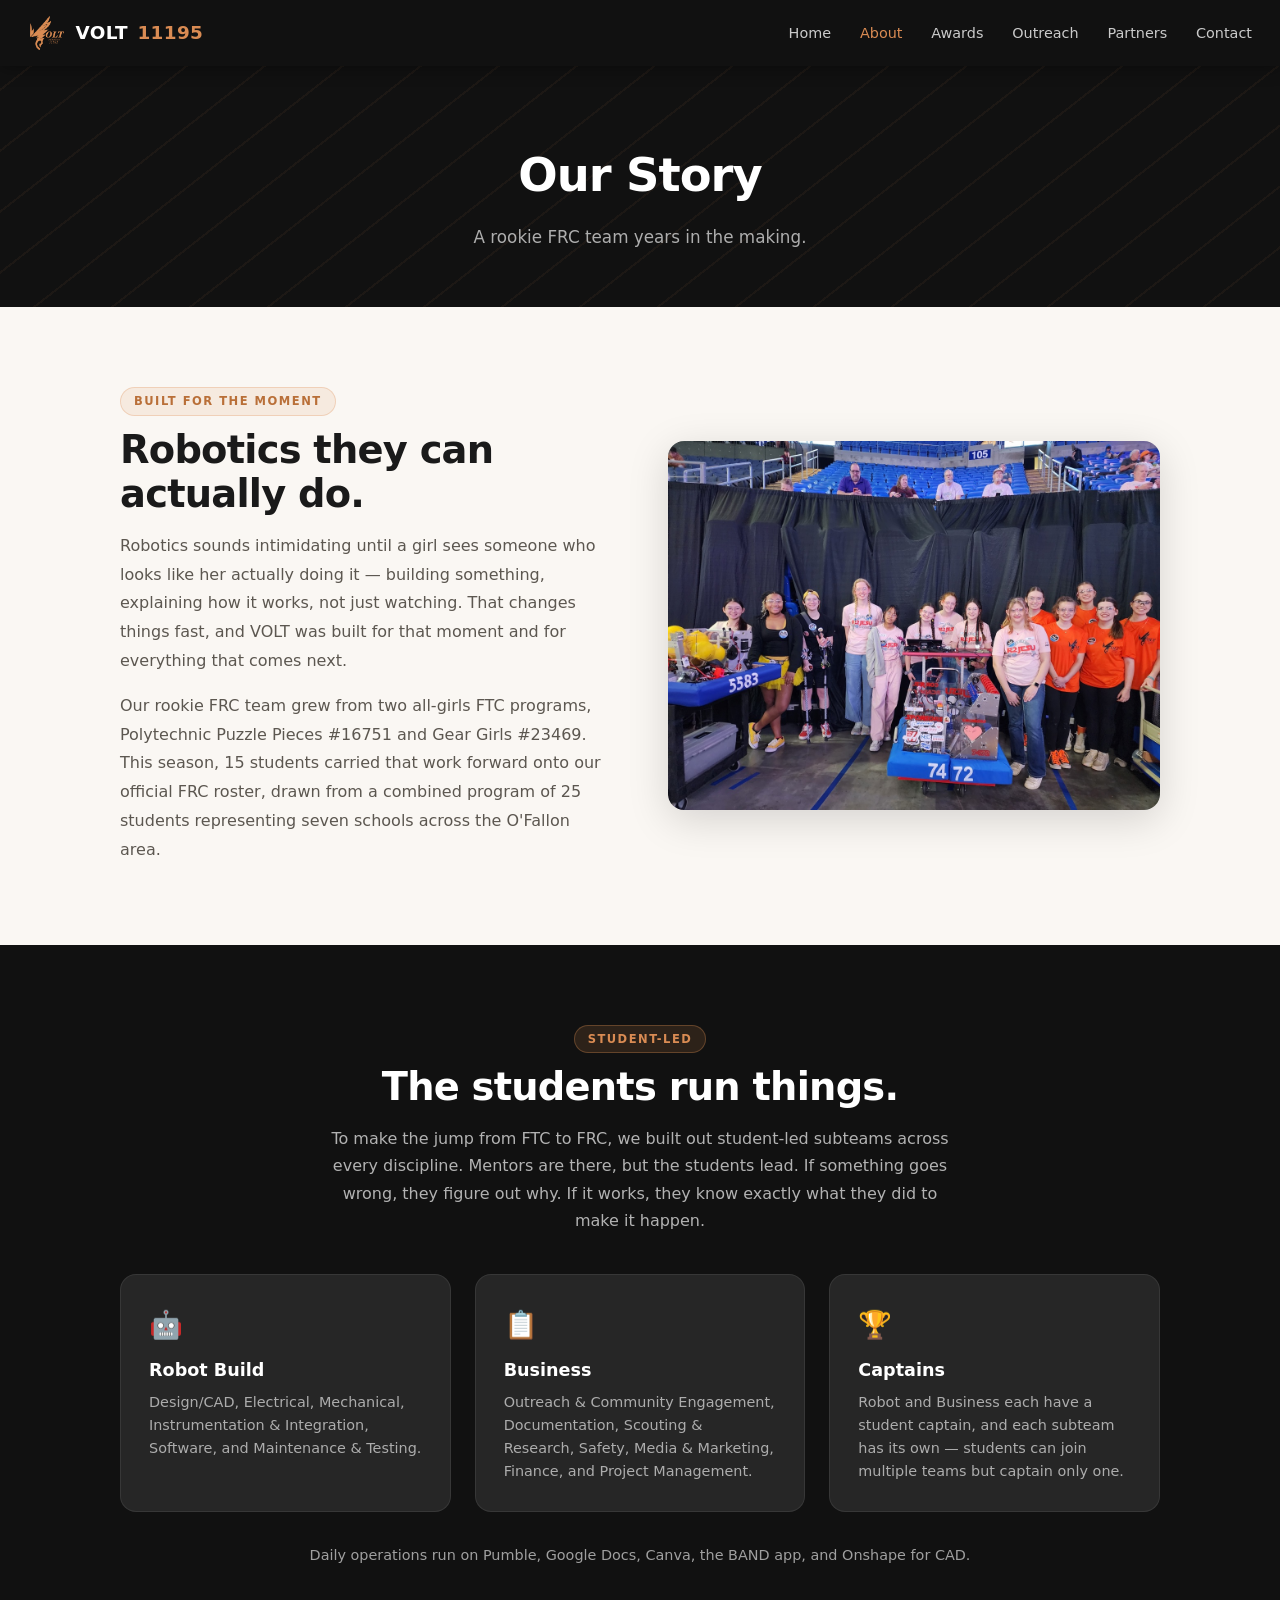
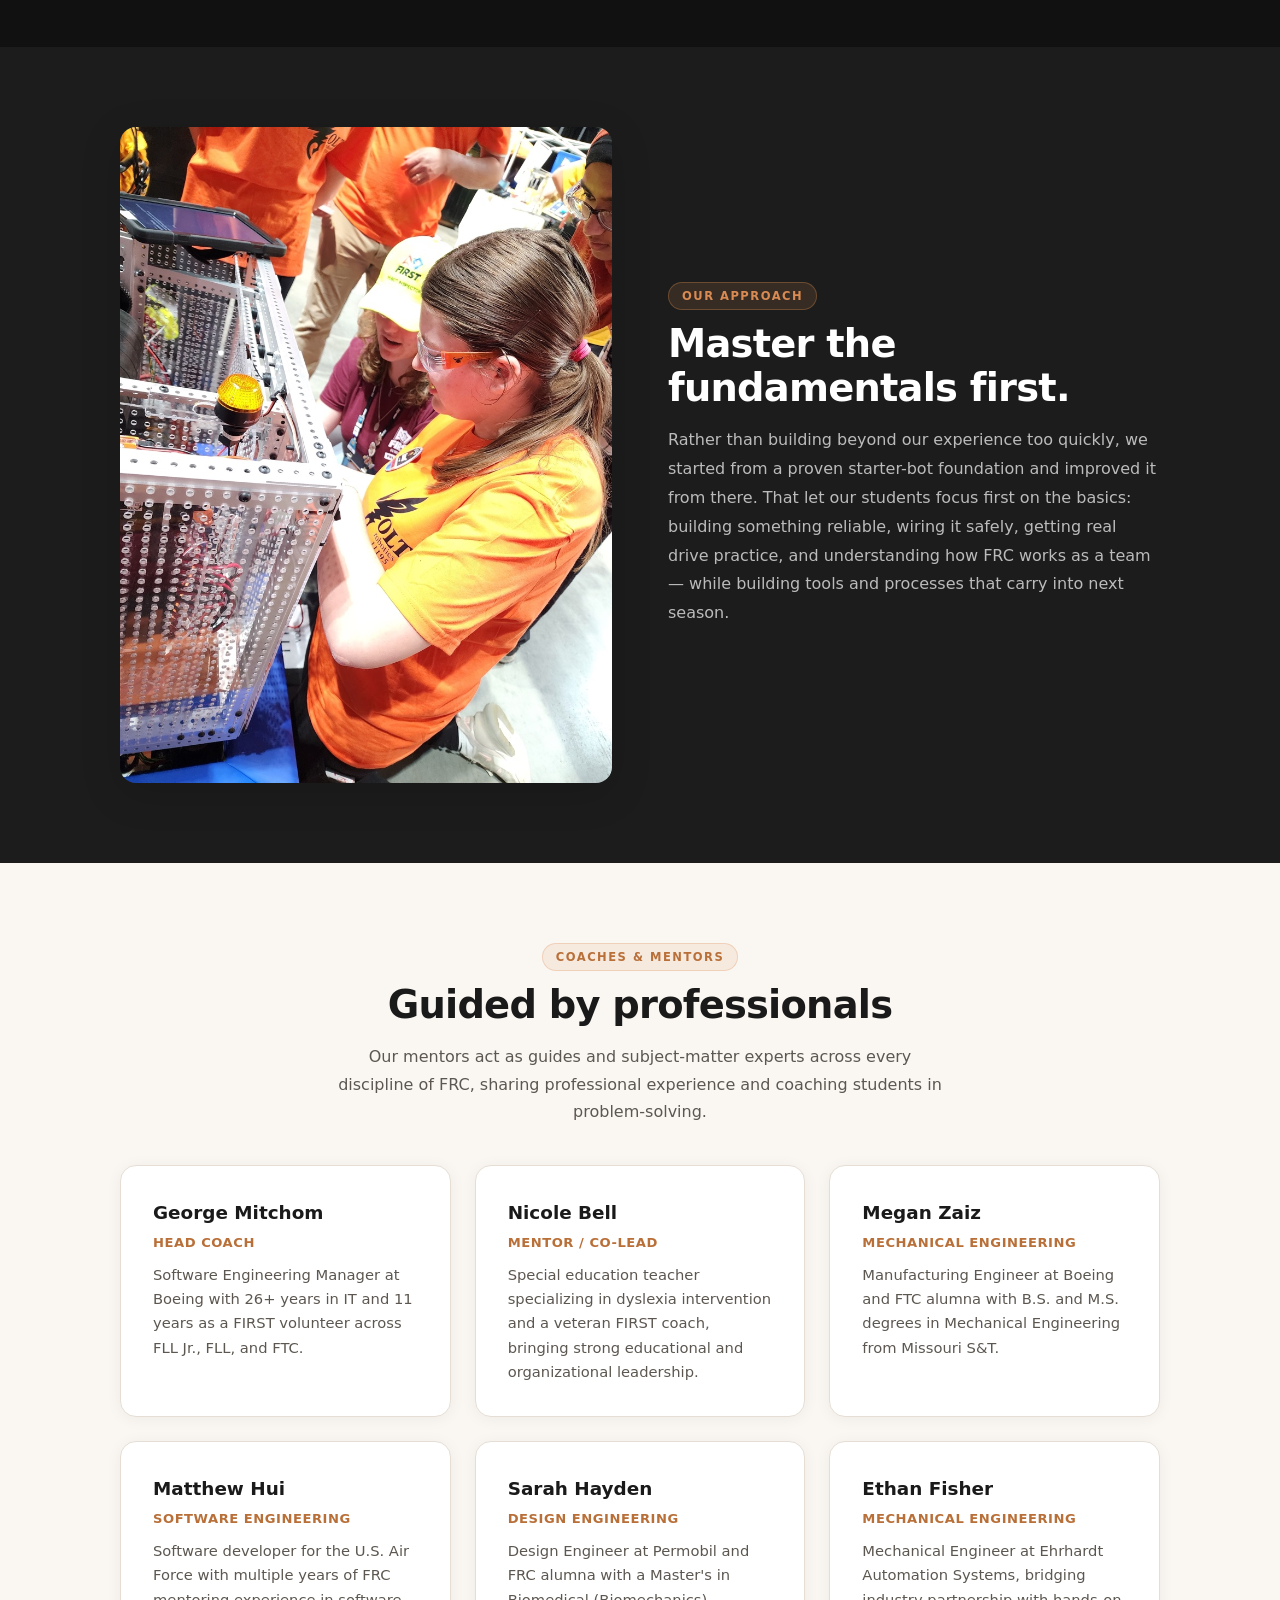
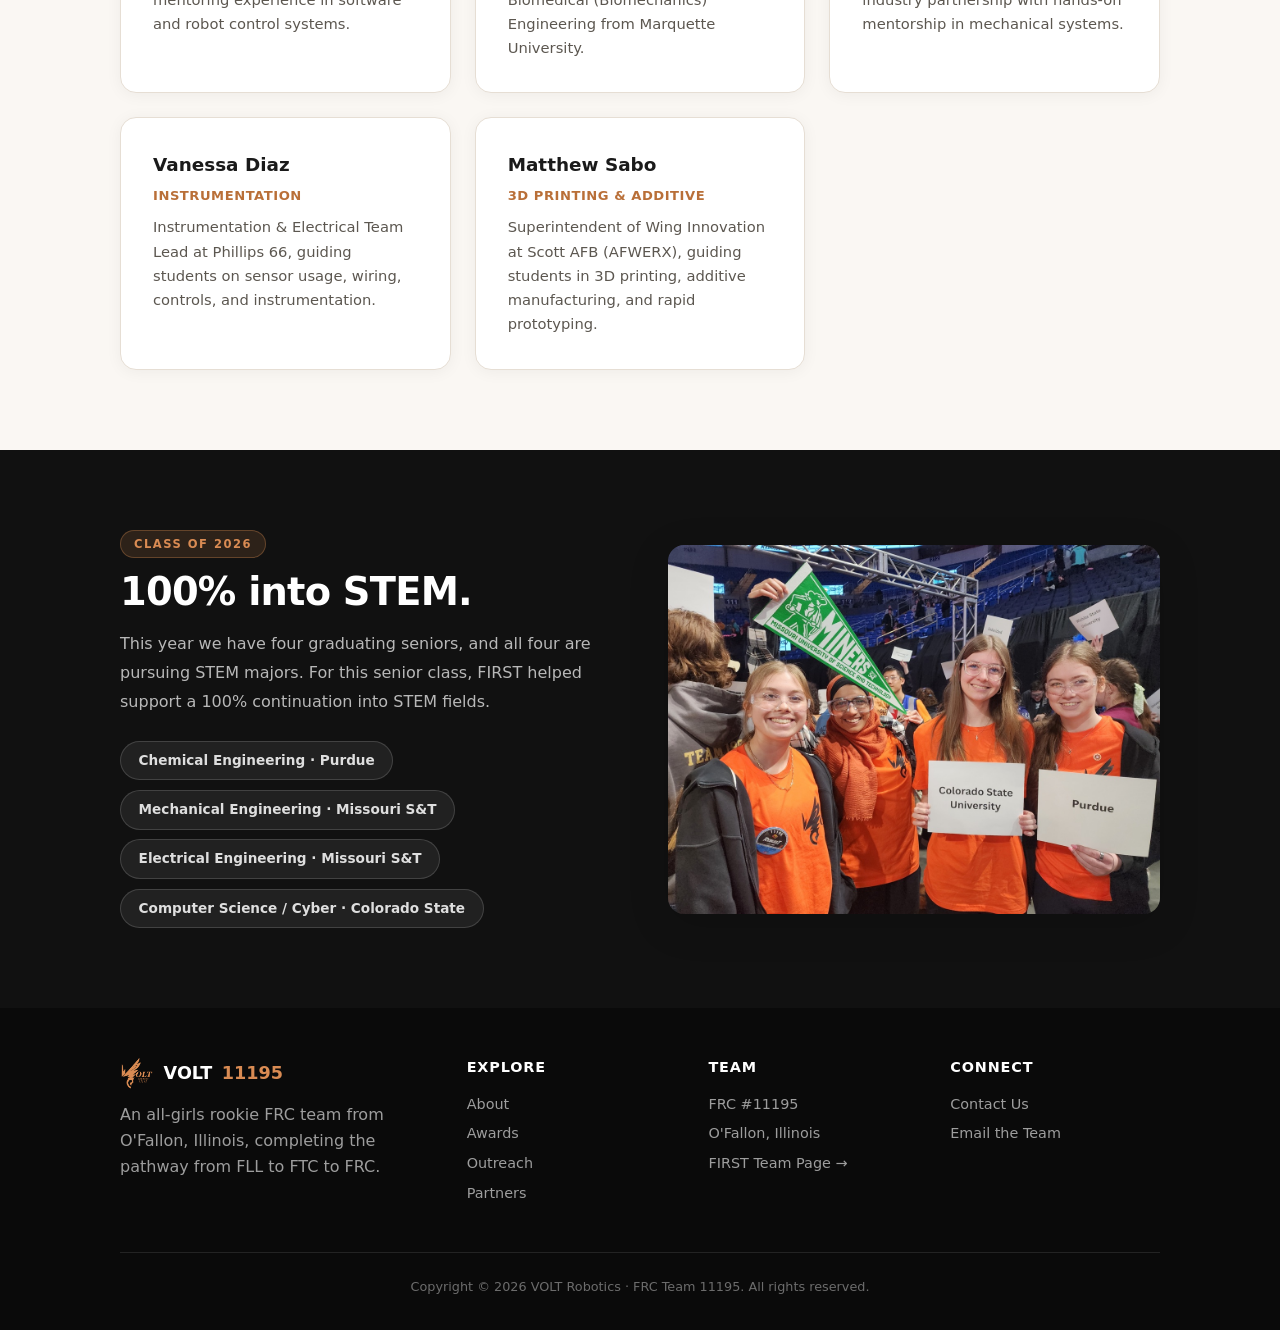
==== about.html @ 2fca4253 "Initial commit: VOLT Robotics FRC 11195 site Six-page static site (Home, About, Awards, Outreach, Pa" ====
<!DOCTYPE html>
<html lang="en">
<head>
  <meta charset="UTF-8">
  <meta name="viewport" content="width=device-width, initial-scale=1.0">
  <title>About – VOLT Robotics FRC 11195</title>
  <meta name="description" content="The story of VOLT, FRC Team 11195 — a rookie all-girls team built from two FTC programs, its student-led subteams, mentors, and graduating seniors.">
  <link rel="stylesheet" href="css/styles.css">
</head>
<body>

<nav>
  <a class="nav-logo" href="index.html"><img src="images/volt-logo.png" alt="VOLT Robotics"> VOLT <span>11195</span></a>
  <ul class="nav-links">
    <li><a href="index.html">Home</a></li>
    <li><a href="about.html">About</a></li>
    <li><a href="awards.html">Awards</a></li>
    <li><a href="outreach.html">Outreach</a></li>
    <li><a href="partners.html">Partners</a></li>
    <li><a href="contact.html">Contact</a></li>
  </ul>
  <button class="nav-hamburger" aria-label="Menu"><span></span><span></span><span></span></button>
</nav>

<div class="page-hero">
  <h1>Our Story</h1>
  <p>A rookie FRC team years in the making.</p>
</div>

<!-- STORY -->
<section class="bg-light">
  <div class="container split fade-in">
    <div>
      <span class="section-tag">Built for the Moment</span>
      <h2 class="section-title">Robotics they can actually do.</h2>
      <p style="color:var(--text-faded); line-height:1.8; margin-bottom:1rem;">Robotics sounds intimidating until a girl sees someone who looks like her actually doing it — building something, explaining how it works, not just watching. That changes things fast, and VOLT was built for that moment and for everything that comes next.</p>
      <p style="color:var(--text-faded); line-height:1.8;">Our rookie FRC team grew from two all-girls FTC programs, Polytechnic Puzzle Pieces #16751 and Gear Girls #23469. This season, 15 students carried that work forward onto our official FRC roster, drawn from a combined program of 25 students representing seven schools across the O'Fallon area.</p>
    </div>
    <div><img src="images/team-field.jpg" alt="VOLT team on the competition field" loading="lazy"></div>
  </div>
</section>

<!-- STUDENT-LED -->
<section class="bg-dark">
  <div class="container fade-in">
    <div class="text-center">
      <span class="section-tag">Student-Led</span>
      <h2 class="section-title" style="color:white;">The students run things.</h2>
      <p class="section-sub">To make the jump from FTC to FRC, we built out student-led subteams across every discipline. Mentors are there, but the students lead. If something goes wrong, they figure out why. If it works, they know exactly what they did to make it happen.</p>
    </div>
    <div class="cards-grid" style="margin-top:1rem;">
      <div class="feature-dark"><div class="icon">🤖</div><h3>Robot Build</h3><p>Design/CAD, Electrical, Mechanical, Instrumentation &amp; Integration, Software, and Maintenance &amp; Testing.</p></div>
      <div class="feature-dark"><div class="icon">📋</div><h3>Business</h3><p>Outreach &amp; Community Engagement, Documentation, Scouting &amp; Research, Safety, Media &amp; Marketing, Finance, and Project Management.</p></div>
      <div class="feature-dark"><div class="icon">🏆</div><h3>Captains</h3><p>Robot and Business each have a student captain, and each subteam has its own — students can join multiple teams but captain only one.</p></div>
    </div>
    <p style="text-align:center; color:rgba(255,255,255,0.6); margin-top:2rem; font-size:0.9rem;">Daily operations run on Pumble, Google Docs, Canva, the BAND app, and Onshape for CAD.</p>
  </div>
</section>

<!-- ROBOT STRATEGY -->
<section class="bg-dark-2">
  <div class="container split fade-in">
    <div><img src="images/build-closeup.jpg" alt="A VOLT student working on the robot" loading="lazy"></div>
    <div>
      <span class="section-tag">Our Approach</span>
      <h2 class="section-title" style="color:white;">Master the fundamentals first.</h2>
      <p style="color:rgba(255,255,255,0.7); line-height:1.8;">Rather than building beyond our experience too quickly, we started from a proven starter-bot foundation and improved it from there. That let our students focus first on the basics: building something reliable, wiring it safely, getting real drive practice, and understanding how FRC works as a team — while building tools and processes that carry into next season.</p>
    </div>
  </div>
</section>

<!-- MENTORS -->
<section class="bg-light">
  <div class="container fade-in">
    <div class="text-center">
      <span class="section-tag">Coaches &amp; Mentors</span>
      <h2 class="section-title">Guided by professionals</h2>
      <p class="section-sub">Our mentors act as guides and subject-matter experts across every discipline of FRC, sharing professional experience and coaching students in problem-solving.</p>
    </div>
    <div class="cards-grid">
      <div class="card"><div class="card-name">George Mitchom</div><div class="card-role">Head Coach</div><p class="card-bio">Software Engineering Manager at Boeing with 26+ years in IT and 11 years as a FIRST volunteer across FLL Jr., FLL, and FTC.</p></div>
      <div class="card"><div class="card-name">Nicole Bell</div><div class="card-role">Mentor / Co-Lead</div><p class="card-bio">Special education teacher specializing in dyslexia intervention and a veteran FIRST coach, bringing strong educational and organizational leadership.</p></div>
      <div class="card"><div class="card-name">Megan Zaiz</div><div class="card-role">Mechanical Engineering</div><p class="card-bio">Manufacturing Engineer at Boeing and FTC alumna with B.S. and M.S. degrees in Mechanical Engineering from Missouri S&amp;T.</p></div>
      <div class="card"><div class="card-name">Matthew Hui</div><div class="card-role">Software Engineering</div><p class="card-bio">Software developer for the U.S. Air Force with multiple years of FRC mentoring experience in software and robot control systems.</p></div>
      <div class="card"><div class="card-name">Sarah Hayden</div><div class="card-role">Design Engineering</div><p class="card-bio">Design Engineer at Permobil and FRC alumna with a Master's in Biomedical (Biomechanics) Engineering from Marquette University.</p></div>
      <div class="card"><div class="card-name">Ethan Fisher</div><div class="card-role">Mechanical Engineering</div><p class="card-bio">Mechanical Engineer at Ehrhardt Automation Systems, bridging industry partnership with hands-on mentorship in mechanical systems.</p></div>
      <div class="card"><div class="card-name">Vanessa Diaz</div><div class="card-role">Instrumentation</div><p class="card-bio">Instrumentation &amp; Electrical Team Lead at Phillips 66, guiding students on sensor usage, wiring, controls, and instrumentation.</p></div>
      <div class="card"><div class="card-name">Matthew Sabo</div><div class="card-role">3D Printing &amp; Additive</div><p class="card-bio">Superintendent of Wing Innovation at Scott AFB (AFWERX), guiding students in 3D printing, additive manufacturing, and rapid prototyping.</p></div>
    </div>
  </div>
</section>

<!-- SENIORS -->
<section class="bg-dark">
  <div class="container split fade-in">
    <div>
      <span class="section-tag">Class of 2026</span>
      <h2 class="section-title" style="color:white;">100% into STEM.</h2>
      <p style="color:rgba(255,255,255,0.7); line-height:1.8; margin-bottom:1.25rem;">This year we have four graduating seniors, and all four are pursuing STEM majors. For this senior class, FIRST helped support a 100% continuation into STEM fields.</p>
      <div class="pill-row" style="justify-content:flex-start;">
        <span class="pill">Chemical Engineering · Purdue</span>
        <span class="pill">Mechanical Engineering · Missouri S&amp;T</span>
        <span class="pill">Electrical Engineering · Missouri S&amp;T</span>
        <span class="pill">Computer Science / Cyber · Colorado State</span>
      </div>
    </div>
    <div><img src="images/seniors-college.jpg" alt="VOLT seniors with their college commitments" loading="lazy"></div>
  </div>
</section>

<footer>
  <div class="footer-inner">
    <div>
      <div class="footer-brand"><img src="images/volt-logo.png" alt="VOLT"> VOLT <span>11195</span></div>
      <p>An all-girls rookie FRC team from O'Fallon, Illinois, completing the pathway from FLL to FTC to FRC.</p>
    </div>
    <div class="footer-col"><h4>Explore</h4><a href="about.html">About</a><a href="awards.html">Awards</a><a href="outreach.html">Outreach</a><a href="partners.html">Partners</a></div>
    <div class="footer-col"><h4>Team</h4><p>FRC #11195</p><p>O'Fallon, Illinois</p><a href="https://frc-events.firstinspires.org/team/11195" target="_blank" rel="noopener">FIRST Team Page →</a></div>
    <div class="footer-col"><h4>Connect</h4><a href="contact.html">Contact Us</a><a href="mailto:george.a.mitchom@gmail.com">Email the Team</a></div>
  </div>
  <div class="footer-bottom">Copyright © 2026 VOLT Robotics · FRC Team 11195. All rights reserved.</div>
</footer>

<script src="js/main.js"></script>
</body>
</html>
---- css/styles.css ----
:root {
  --orange: #d98b53;       /* primary brand orange */
  --orange-bright: #e2984f; /* accent / hover */
  --orange-deep: #b96f38;  /* darker orange for text on light */
  --black: #111111;        /* primary dark */
  --black-2: #1c1c1c;      /* secondary dark section */
  --black-3: #262626;      /* card on dark */
  --light: #faf7f3;        /* warm off-white background */
  --gray-line: #e6ded4;    /* warm border */
  --text-dark: #1a1a1a;
  --text-faded: #5c5750;
  --white: #ffffff;
  --nav-height: 66px;
}

*, *::before, *::after { box-sizing: border-box; margin: 0; padding: 0; }

body { font-family: 'Segoe UI', system-ui, -apple-system, Roboto, sans-serif; color: var(--text-dark); background: var(--white); line-height: 1.6; }
img { max-width: 100%; }
a { color: inherit; }

/* NAV */
nav {
  position: sticky; top: 0; z-index: 100;
  background: var(--black);
  display: flex; align-items: center; justify-content: space-between;
  padding: 0 1.75rem; height: var(--nav-height);
  box-shadow: 0 2px 16px rgba(0,0,0,0.35);
}
.nav-logo { display: flex; align-items: center; gap: 0.6rem; text-decoration: none; font-weight: 800; font-size: 1.15rem; color: white; letter-spacing: 0.02em; }
.nav-logo img { height: 38px; width: auto; display: block; }
.nav-logo span { color: var(--orange); }
.nav-links { list-style: none; display: flex; gap: 1.8rem; }
.nav-links a { text-decoration: none; color: rgba(255,255,255,0.78); font-size: 0.9rem; font-weight: 500; transition: color 0.2s; }
.nav-links a:hover, .nav-links a.active { color: var(--orange); }
.nav-hamburger { display: none; background: none; border: none; cursor: pointer; padding: 4px; }
.nav-hamburger span { display: block; width: 22px; height: 2px; background: white; margin: 5px 0; border-radius: 2px; }

/* HERO */
.hero {
  position: relative; min-height: 560px;
  display: flex; align-items: center; justify-content: center; text-align: center;
  padding: 5rem 1.5rem; overflow: hidden;
  background: var(--black);
}
.hero-bg { position: absolute; inset: 0; background-size: cover; background-position: center; }
.hero-overlay { position: absolute; inset: 0; background: linear-gradient(180deg, rgba(17,17,17,0.72), rgba(17,17,17,0.86)); }
.hero::after { /* electric diagonal stripes */
  content: ''; position: absolute; inset: 0; pointer-events: none;
  background: repeating-linear-gradient(-38deg, transparent, transparent 46px, rgba(217,139,83,0.06) 46px, rgba(217,139,83,0.06) 48px);
}
.hero-content { position: relative; z-index: 2; max-width: 780px; }
.hero-eyebrow {
  display: inline-block; font-size: 0.74rem; font-weight: 700; text-transform: uppercase; letter-spacing: 0.16em;
  color: var(--orange); background: rgba(217,139,83,0.14); padding: 5px 15px; border-radius: 100px;
  margin-bottom: 1.25rem; border: 1px solid rgba(217,139,83,0.35);
}
.hero h1 { font-size: clamp(2.3rem, 6vw, 4.1rem); font-weight: 900; color: white; line-height: 1.05; letter-spacing: -0.02em; margin-bottom: 1.1rem; }
.hero h1 em { color: var(--orange); font-style: normal; }
.hero p { font-size: 1.14rem; color: rgba(255,255,255,0.72); margin-bottom: 2rem; line-height: 1.6; }
.hero-btns { display: flex; gap: 1rem; justify-content: center; flex-wrap: wrap; }

/* BUTTONS */
.btn { display: inline-block; padding: 0.85rem 2rem; border-radius: 8px; font-size: 0.95rem; font-weight: 700; text-decoration: none; cursor: pointer; border: none; transition: transform 0.15s, box-shadow 0.15s, background 0.2s, color 0.2s; }
.btn:hover { transform: translateY(-2px); box-shadow: 0 6px 22px rgba(0,0,0,0.22); }
.btn-orange { background: var(--orange); color: var(--black); }
.btn-orange:hover { background: var(--orange-bright); }
.btn-outline { background: transparent; color: white; border: 2px solid rgba(255,255,255,0.4); }
.btn-outline:hover { border-color: var(--orange); color: var(--orange); }
.btn-dark { background: var(--black); color: white; }

/* SECTIONS */
section { padding: 5rem 1.5rem; }
.container { max-width: 1040px; margin: 0 auto; }
.text-center { text-align: center; }
.bg-light { background: var(--light); }
.bg-dark { background: var(--black); color: white; }
.bg-dark-2 { background: var(--black-2); color: white; }
.bg-white { background: var(--white); }

.section-tag {
  display: inline-block; font-size: 0.72rem; font-weight: 700; text-transform: uppercase; letter-spacing: 0.13em;
  color: var(--orange-deep); background: rgba(217,139,83,0.12); padding: 4px 13px; border-radius: 100px;
  margin-bottom: 0.75rem; border: 1px solid rgba(217,139,83,0.28);
}
.bg-dark .section-tag, .bg-dark-2 .section-tag { color: var(--orange); background: rgba(217,139,83,0.14); border-color: rgba(217,139,83,0.32); }
.section-title { font-size: clamp(1.7rem, 3.4vw, 2.4rem); font-weight: 800; letter-spacing: -0.02em; line-height: 1.15; margin-bottom: 1rem; }
.section-sub { color: var(--text-faded); max-width: 620px; margin: 0 auto 2.5rem; line-height: 1.7; }
.bg-dark .section-sub, .bg-dark-2 .section-sub { color: rgba(255,255,255,0.68); }

/* PAGE HERO (interior) */
.page-hero { background: var(--black); color: white; text-align: center; padding: 4.5rem 1.5rem 3.5rem; position: relative; overflow: hidden; }
.page-hero::after { content: ''; position: absolute; inset: 0; pointer-events: none; background: repeating-linear-gradient(-38deg, transparent, transparent 46px, rgba(217,139,83,0.06) 46px, rgba(217,139,83,0.06) 48px); }
.page-hero > * { position: relative; z-index: 1; }
.page-hero h1 { font-size: clamp(1.9rem, 4vw, 2.9rem); font-weight: 900; letter-spacing: -0.02em; margin-bottom: 0.75rem; }
.page-hero p { color: rgba(255,255,255,0.66); max-width: 560px; margin: 0 auto; font-size: 1.05rem; }

/* STATS BAR */
.stats-row { display: flex; flex-wrap: wrap; justify-content: center; gap: 3rem; padding: 0.5rem 0; }
.stat-num { font-size: 2.5rem; font-weight: 900; color: var(--orange); line-height: 1; }
.stat-label { font-size: 0.8rem; font-weight: 600; text-transform: uppercase; letter-spacing: 0.07em; color: rgba(255,255,255,0.65); margin-top: 0.45rem; }

/* GRIDS + CARDS */
.cards-grid { display: grid; grid-template-columns: repeat(auto-fit, minmax(260px, 1fr)); gap: 1.5rem; }
.features-row { display: grid; grid-template-columns: repeat(auto-fit, minmax(240px, 1fr)); gap: 1.5rem; margin-top: 2.5rem; }
.card {
  background: white; border: 1px solid var(--gray-line); border-radius: 16px; padding: 2rem;
  box-shadow: 0 2px 16px rgba(0,0,0,0.05); transition: transform 0.18s, box-shadow 0.18s;
}
.card:hover { transform: translateY(-4px); box-shadow: 0 10px 30px rgba(0,0,0,0.09); }
.card .icon { font-size: 1.8rem; margin-bottom: 0.75rem; }
.card h3, .card .card-name { font-size: 1.15rem; font-weight: 800; margin-bottom: 0.3rem; }
.card .card-role { font-size: 0.82rem; font-weight: 600; color: var(--orange-deep); text-transform: uppercase; letter-spacing: 0.04em; margin-bottom: 0.6rem; }
.card p, .card .card-bio { font-size: 0.92rem; color: var(--text-faded); line-height: 1.65; }
.card-top { border-top: 3px solid var(--orange); }
.card img { border-radius: 12px; aspect-ratio: 4/3; object-fit: cover; width: 100%; margin-bottom: 1rem; }

/* FEATURE CARD (dark) */
.feature-dark { background: var(--black-3); border: 1px solid rgba(255,255,255,0.08); border-radius: 16px; padding: 1.75rem; }
.feature-dark .icon { font-size: 1.7rem; margin-bottom: 0.6rem; }
.feature-dark h3 { color: white; font-size: 1.1rem; font-weight: 800; margin-bottom: 0.4rem; }
.feature-dark p { color: rgba(255,255,255,0.62); font-size: 0.9rem; line-height: 1.6; }

/* SPLIT SECTION */
.split { display: grid; grid-template-columns: 1fr 1fr; gap: 3.5rem; align-items: center; }
.split img { border-radius: 16px; box-shadow: 0 10px 40px rgba(0,0,0,0.15); width: 100%; display: block; }

/* PATHWAY */
.pathway { display: flex; flex-wrap: wrap; justify-content: center; align-items: stretch; gap: 0.75rem; margin-top: 2.5rem; }
.pathway-step { background: var(--black-3); border: 1px solid rgba(255,255,255,0.08); border-radius: 14px; padding: 1.4rem 1.6rem; min-width: 150px; flex: 1; max-width: 210px; text-align: center; }
.pathway-step .lvl { font-size: 1.3rem; font-weight: 900; color: var(--orange); }
.pathway-step .desc { font-size: 0.82rem; color: rgba(255,255,255,0.62); margin-top: 0.3rem; }
.pathway-arrow { display: flex; align-items: center; color: var(--orange); font-size: 1.5rem; font-weight: 900; }

/* AWARD ROWS */
.award-block { margin-bottom: 2.5rem; }
.award-season { font-size: 0.78rem; font-weight: 700; text-transform: uppercase; letter-spacing: 0.12em; color: var(--orange-deep); margin-bottom: 1rem; padding-bottom: 0.5rem; border-bottom: 2px solid var(--gray-line); }
.award-grid { display: grid; grid-template-columns: repeat(auto-fit, minmax(260px, 1fr)); gap: 1rem; }
.award-card { display: flex; gap: 0.9rem; align-items: flex-start; background: white; border: 1px solid var(--gray-line); border-left: 3px solid var(--orange); border-radius: 12px; padding: 1.1rem 1.25rem; }
.award-card .trophy { font-size: 1.3rem; flex-shrink: 0; }
.award-card .aw-name { font-weight: 800; font-size: 0.98rem; }
.award-card .aw-event { font-size: 0.83rem; color: var(--text-faded); margin-top: 0.15rem; }

/* SPONSOR / PARTNER GRID */
.partner-grid { display: grid; grid-template-columns: repeat(auto-fit, minmax(200px, 1fr)); gap: 1rem; margin-top: 2rem; }
.partner-card { background: white; border: 1px solid var(--gray-line); border-radius: 14px; padding: 1.4rem; text-align: center; }
.partner-card .p-name { font-weight: 800; font-size: 1rem; margin-bottom: 0.25rem; }
.partner-card .p-role { font-size: 0.82rem; color: var(--text-faded); line-height: 1.5; }

/* PILLS */
.pill-row { display: flex; flex-wrap: wrap; gap: 0.6rem; justify-content: center; margin-top: 1.5rem; }
.pill { background: rgba(217,139,83,0.12); color: var(--orange-deep); border: 1px solid rgba(217,139,83,0.28); font-size: 0.85rem; font-weight: 600; padding: 0.5rem 1.1rem; border-radius: 100px; }
.bg-dark .pill, .bg-dark-2 .pill { background: rgba(255,255,255,0.07); color: rgba(255,255,255,0.85); border-color: rgba(255,255,255,0.15); }

/* FAQ */
.faq-grid { display: grid; grid-template-columns: repeat(auto-fit, minmax(300px, 1fr)); gap: 1.25rem; text-align: left; }
.faq-item { background: white; border: 1px solid var(--gray-line); border-radius: 14px; padding: 1.5rem; }
.faq-item h4 { font-size: 1rem; font-weight: 800; margin-bottom: 0.5rem; color: var(--orange-deep); }
.faq-item p { font-size: 0.92rem; color: var(--text-faded); line-height: 1.65; }

/* CONTACT FORM */
.contact-wrap { background: white; border: 1px solid var(--gray-line); border-radius: 20px; padding: 2.5rem; max-width: 640px; margin: 2.5rem auto 0; box-shadow: 0 4px 24px rgba(0,0,0,0.06); }
.form-group { margin-bottom: 1.15rem; }
.form-group label { display: block; font-size: 0.85rem; font-weight: 600; margin-bottom: 0.4rem; }
.form-group input, .form-group textarea { width: 100%; padding: 0.75rem 0.9rem; border: 1px solid var(--gray-line); border-radius: 8px; font: inherit; font-size: 0.95rem; background: var(--light); }
.form-group input:focus, .form-group textarea:focus { outline: none; border-color: var(--orange); box-shadow: 0 0 0 3px rgba(217,139,83,0.15); background: white; }
.form-row { display: grid; grid-template-columns: 1fr 1fr; gap: 1rem; }
.form-success { display: none; background: #edf7ed; color: #256b29; border-radius: 12px; padding: 1.5rem; text-align: center; font-weight: 600; }

.contact-info { display: grid; grid-template-columns: repeat(auto-fit, minmax(200px, 1fr)); gap: 1.5rem; margin-top: 2.5rem; }
.contact-info .ci { text-align: center; }
.contact-info .ci .icon { font-size: 1.5rem; margin-bottom: 0.5rem; }
.contact-info .ci h4 { font-size: 0.95rem; margin-bottom: 0.3rem; }
.contact-info .ci p, .contact-info .ci a { font-size: 0.9rem; color: var(--text-faded); text-decoration: none; }
.contact-info .ci a:hover { color: var(--orange-deep); }

/* FADE-IN */
.fade-in { opacity: 0; transform: translateY(22px); transition: opacity 0.55s ease, transform 0.55s ease; }
.fade-in.visible { opacity: 1; transform: none; }

/* FOOTER */
footer { background: #0a0a0a; color: rgba(255,255,255,0.6); padding: 3rem 2rem 2rem; }
.footer-inner { max-width: 1040px; margin: 0 auto; display: grid; grid-template-columns: 1.5fr 1fr 1fr 1fr; gap: 2rem; }
.footer-col h4 { color: white; font-size: 0.9rem; margin-bottom: 0.9rem; text-transform: uppercase; letter-spacing: 0.06em; }
.footer-col a, .footer-col p { display: block; color: rgba(255,255,255,0.6); text-decoration: none; font-size: 0.9rem; margin-bottom: 0.5rem; line-height: 1.5; }
.footer-col a:hover { color: var(--orange); }
.footer-brand { display: flex; align-items: center; gap: 0.6rem; font-weight: 800; color: white; font-size: 1.1rem; margin-bottom: 0.75rem; }
.footer-brand img { height: 34px; }
.footer-brand span { color: var(--orange); }
.footer-bottom { max-width: 1040px; margin: 2.5rem auto 0; padding-top: 1.5rem; border-top: 1px solid rgba(255,255,255,0.1); font-size: 0.8rem; color: rgba(255,255,255,0.4); text-align: center; }

/* RESPONSIVE */
@media (max-width: 860px) {
  .split { grid-template-columns: 1fr; gap: 2rem; }
  .footer-inner { grid-template-columns: 1fr 1fr; }
}
@media (max-width: 780px) {
  .nav-hamburger { display: block; }
  .nav-links { position: absolute; top: var(--nav-height); left: 0; right: 0; background: var(--black); flex-direction: column; gap: 0; padding: 0.5rem 0; display: none; box-shadow: 0 8px 20px rgba(0,0,0,0.4); }
  .nav-links.open { display: flex; }
  .nav-links li { width: 100%; }
  .nav-links a { display: block; padding: 0.9rem 1.75rem; }
  section { padding: 3.5rem 1.25rem; }
  .stats-row { gap: 1.75rem; }
  .form-row { grid-template-columns: 1fr; }
  .footer-inner { grid-template-columns: 1fr; }
  .pathway-arrow { transform: rotate(90deg); }
}
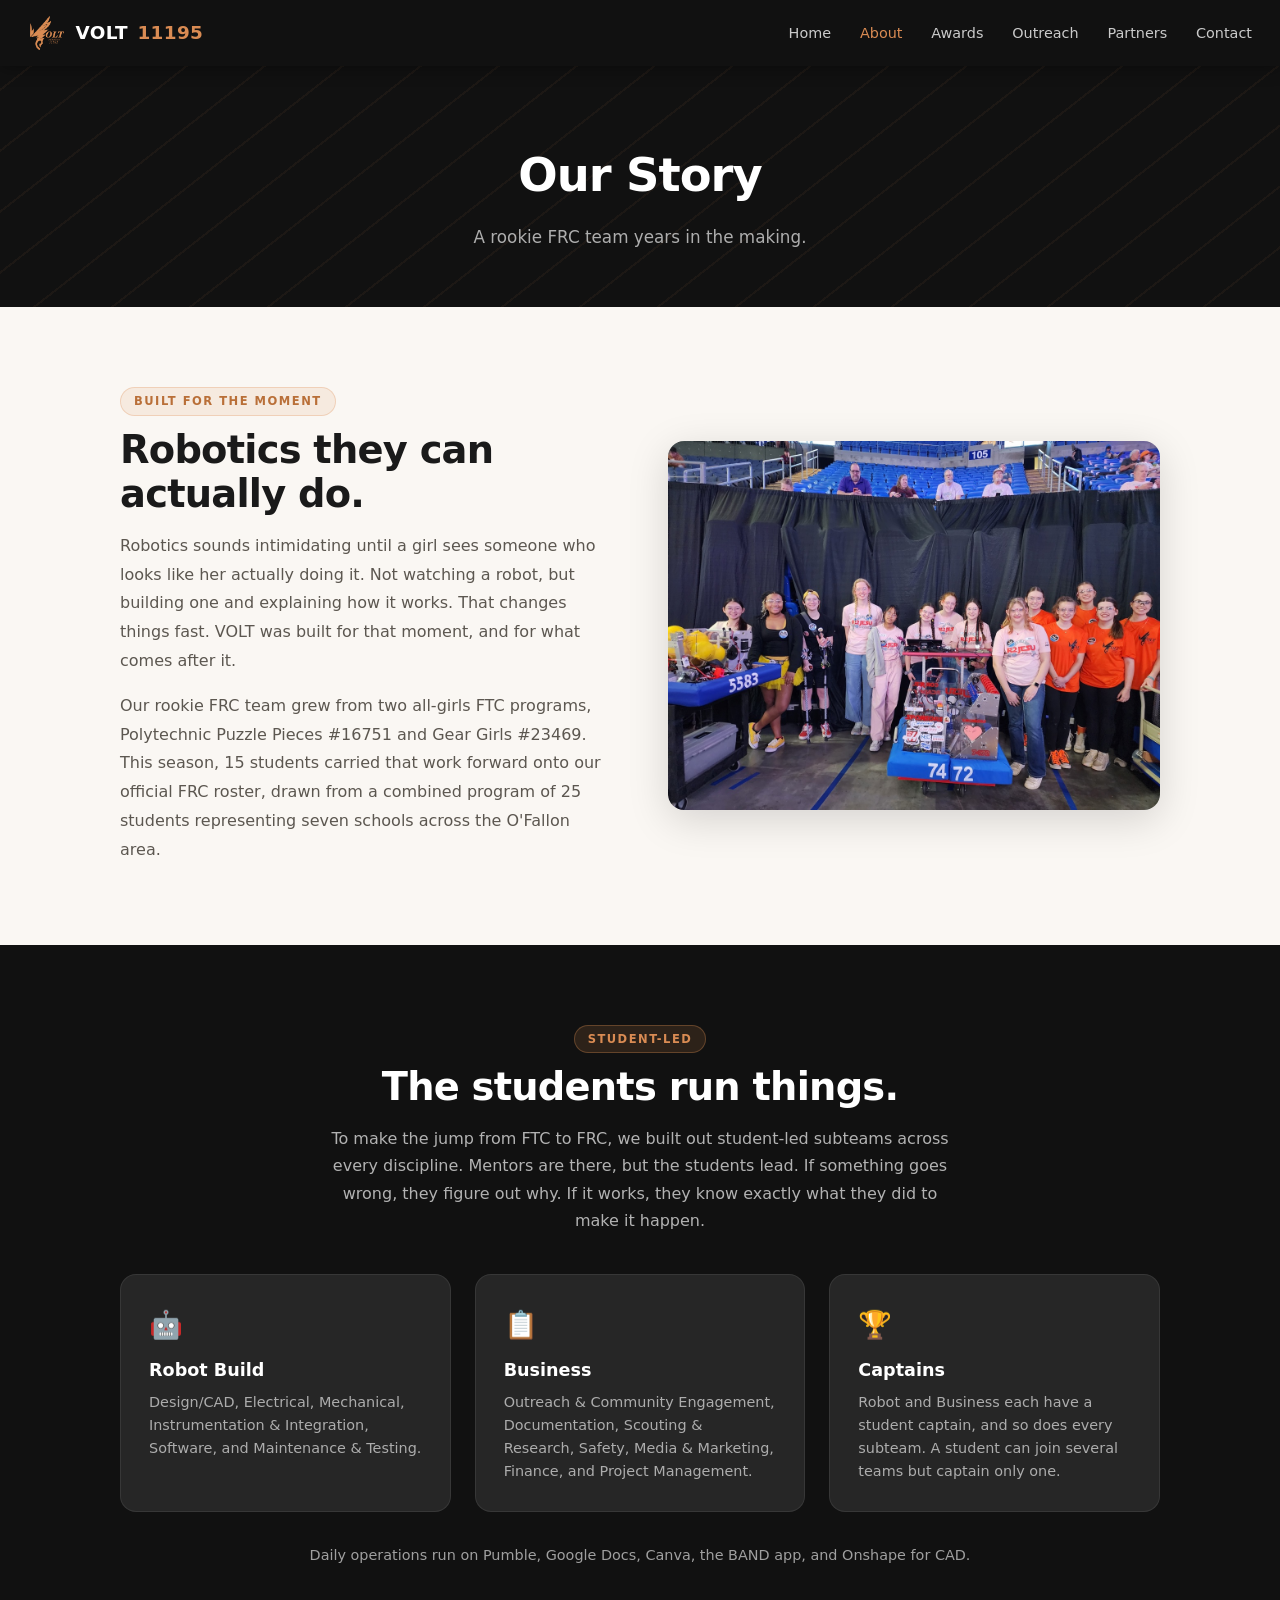
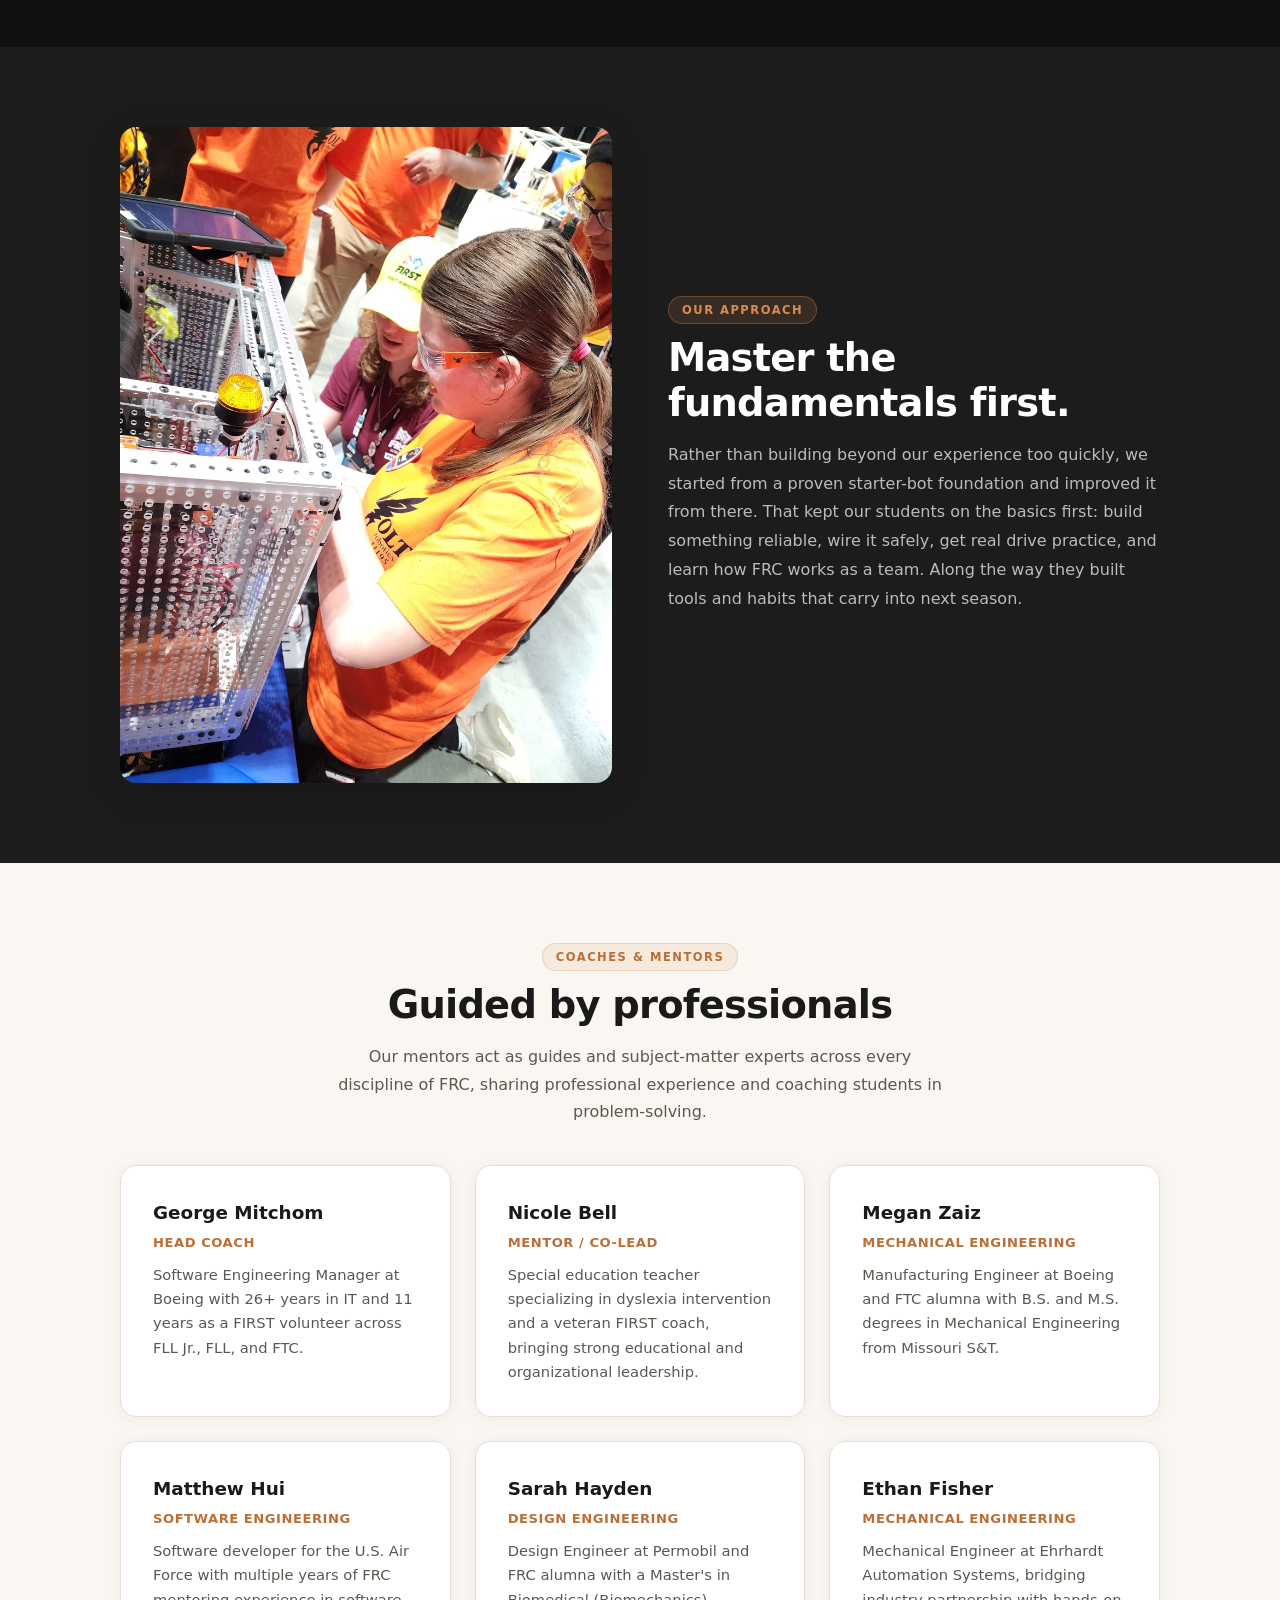
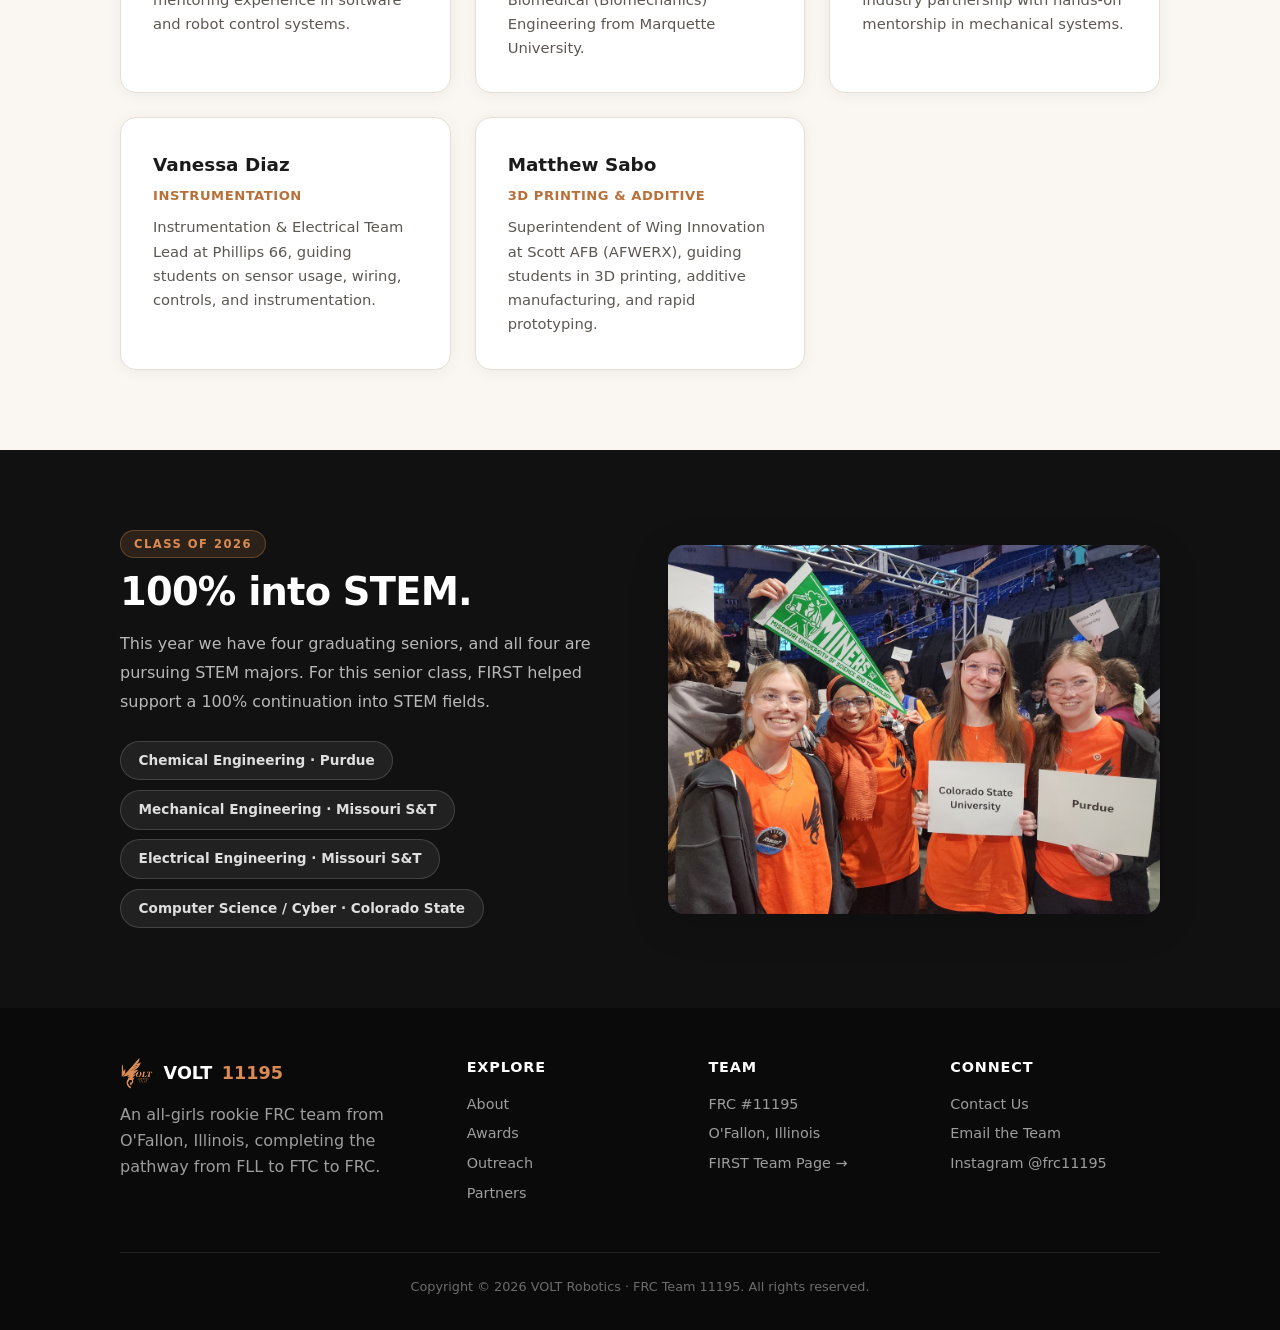
==== commit ca82ffac: "Copy edit: remove em dashes and AI-patterned wording Rewrote list-cadence sentences into narrative a" ====
--- a/about.html
+++ b/about.html
@@ -4,7 +4,7 @@
   <meta charset="UTF-8">
   <meta name="viewport" content="width=device-width, initial-scale=1.0">
   <title>About – VOLT Robotics FRC 11195</title>
-  <meta name="description" content="The story of VOLT, FRC Team 11195 — a rookie all-girls team built from two FTC programs, its student-led subteams, mentors, and graduating seniors.">
+  <meta name="description" content="The story of VOLT, FRC Team 11195, a rookie all-girls team built from two FTC programs, with its student-led subteams, mentors, and graduating seniors.">
   <link rel="stylesheet" href="css/styles.css">
 </head>
 <body>
@@ -33,7 +33,7 @@
     <div>
       <span class="section-tag">Built for the Moment</span>
       <h2 class="section-title">Robotics they can actually do.</h2>
-      <p style="color:var(--text-faded); line-height:1.8; margin-bottom:1rem;">Robotics sounds intimidating until a girl sees someone who looks like her actually doing it — building something, explaining how it works, not just watching. That changes things fast, and VOLT was built for that moment and for everything that comes next.</p>
+      <p style="color:var(--text-faded); line-height:1.8; margin-bottom:1rem;">Robotics sounds intimidating until a girl sees someone who looks like her actually doing it. Not watching a robot, but building one and explaining how it works. That changes things fast. VOLT was built for that moment, and for what comes after it.</p>
       <p style="color:var(--text-faded); line-height:1.8;">Our rookie FRC team grew from two all-girls FTC programs, Polytechnic Puzzle Pieces #16751 and Gear Girls #23469. This season, 15 students carried that work forward onto our official FRC roster, drawn from a combined program of 25 students representing seven schools across the O'Fallon area.</p>
     </div>
     <div><img src="images/team-field.jpg" alt="VOLT team on the competition field" loading="lazy"></div>
@@ -51,7 +51,7 @@
     <div class="cards-grid" style="margin-top:1rem;">
       <div class="feature-dark"><div class="icon">🤖</div><h3>Robot Build</h3><p>Design/CAD, Electrical, Mechanical, Instrumentation &amp; Integration, Software, and Maintenance &amp; Testing.</p></div>
       <div class="feature-dark"><div class="icon">📋</div><h3>Business</h3><p>Outreach &amp; Community Engagement, Documentation, Scouting &amp; Research, Safety, Media &amp; Marketing, Finance, and Project Management.</p></div>
-      <div class="feature-dark"><div class="icon">🏆</div><h3>Captains</h3><p>Robot and Business each have a student captain, and each subteam has its own — students can join multiple teams but captain only one.</p></div>
+      <div class="feature-dark"><div class="icon">🏆</div><h3>Captains</h3><p>Robot and Business each have a student captain, and so does every subteam. A student can join several teams but captain only one.</p></div>
     </div>
     <p style="text-align:center; color:rgba(255,255,255,0.6); margin-top:2rem; font-size:0.9rem;">Daily operations run on Pumble, Google Docs, Canva, the BAND app, and Onshape for CAD.</p>
   </div>
@@ -64,7 +64,7 @@
     <div>
       <span class="section-tag">Our Approach</span>
       <h2 class="section-title" style="color:white;">Master the fundamentals first.</h2>
-      <p style="color:rgba(255,255,255,0.7); line-height:1.8;">Rather than building beyond our experience too quickly, we started from a proven starter-bot foundation and improved it from there. That let our students focus first on the basics: building something reliable, wiring it safely, getting real drive practice, and understanding how FRC works as a team — while building tools and processes that carry into next season.</p>
+      <p style="color:rgba(255,255,255,0.7); line-height:1.8;">Rather than building beyond our experience too quickly, we started from a proven starter-bot foundation and improved it from there. That kept our students on the basics first: build something reliable, wire it safely, get real drive practice, and learn how FRC works as a team. Along the way they built tools and habits that carry into next season.</p>
     </div>
   </div>
 </section>
@@ -116,7 +116,7 @@
     </div>
     <div class="footer-col"><h4>Explore</h4><a href="about.html">About</a><a href="awards.html">Awards</a><a href="outreach.html">Outreach</a><a href="partners.html">Partners</a></div>
     <div class="footer-col"><h4>Team</h4><p>FRC #11195</p><p>O'Fallon, Illinois</p><a href="https://frc-events.firstinspires.org/team/11195" target="_blank" rel="noopener">FIRST Team Page →</a></div>
-    <div class="footer-col"><h4>Connect</h4><a href="contact.html">Contact Us</a><a href="mailto:george.a.mitchom@gmail.com">Email the Team</a></div>
+    <div class="footer-col"><h4>Connect</h4><a href="contact.html">Contact Us</a><a href="mailto:george.a.mitchom@gmail.com">Email the Team</a><a href="https://www.instagram.com/frc11195/" target="_blank" rel="noopener">Instagram @frc11195</a></div>
   </div>
   <div class="footer-bottom">Copyright © 2026 VOLT Robotics · FRC Team 11195. All rights reserved.</div>
 </footer>
--- a/css/styles.css
+++ b/css/styles.css
@@ -147,6 +147,13 @@
 .partner-card .p-name { font-weight: 800; font-size: 1rem; margin-bottom: 0.25rem; }
 .partner-card .p-role { font-size: 0.82rem; color: var(--text-faded); line-height: 1.5; }
 
+/* LOGO WALL */
+.logo-grid { display: grid; grid-template-columns: repeat(auto-fit, minmax(170px, 1fr)); gap: 1.25rem; margin-top: 2rem; }
+.logo-card { background: white; border-radius: 14px; padding: 1.5rem 1.25rem; display: flex; flex-direction: column; align-items: center; justify-content: center; gap: 1rem; min-height: 150px; box-shadow: 0 2px 16px rgba(0,0,0,0.06); }
+.logo-card img { max-height: 56px; max-width: 85%; width: auto; object-fit: contain; }
+.logo-card .p-name { font-weight: 700; font-size: 0.88rem; color: var(--text-dark); text-align: center; }
+.logo-mono { width: 58px; height: 58px; border-radius: 50%; background: var(--orange); color: #fff; font-weight: 800; font-size: 1.25rem; letter-spacing: 0.02em; display: flex; align-items: center; justify-content: center; }
+
 /* PILLS */
 .pill-row { display: flex; flex-wrap: wrap; gap: 0.6rem; justify-content: center; margin-top: 1.5rem; }
 .pill { background: rgba(217,139,83,0.12); color: var(--orange-deep); border: 1px solid rgba(217,139,83,0.28); font-size: 0.85rem; font-weight: 600; padding: 0.5rem 1.1rem; border-radius: 100px; }
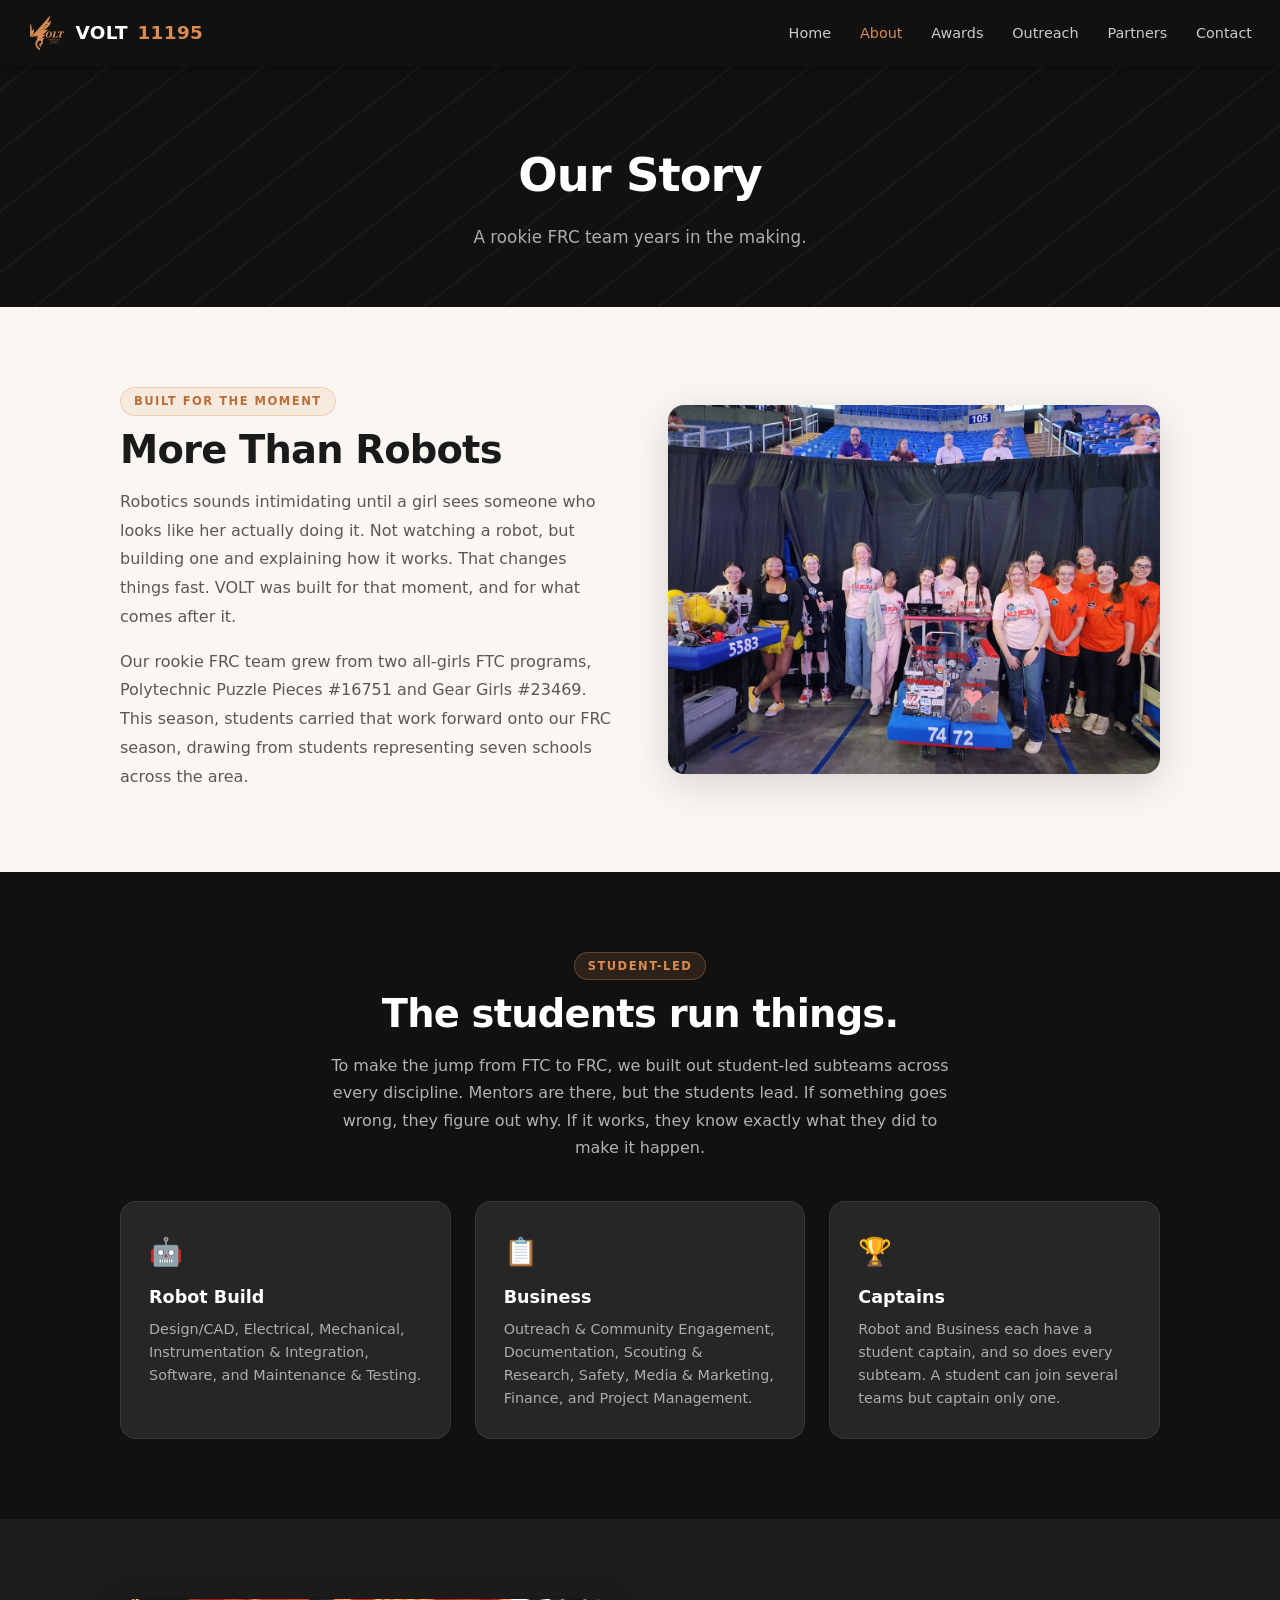
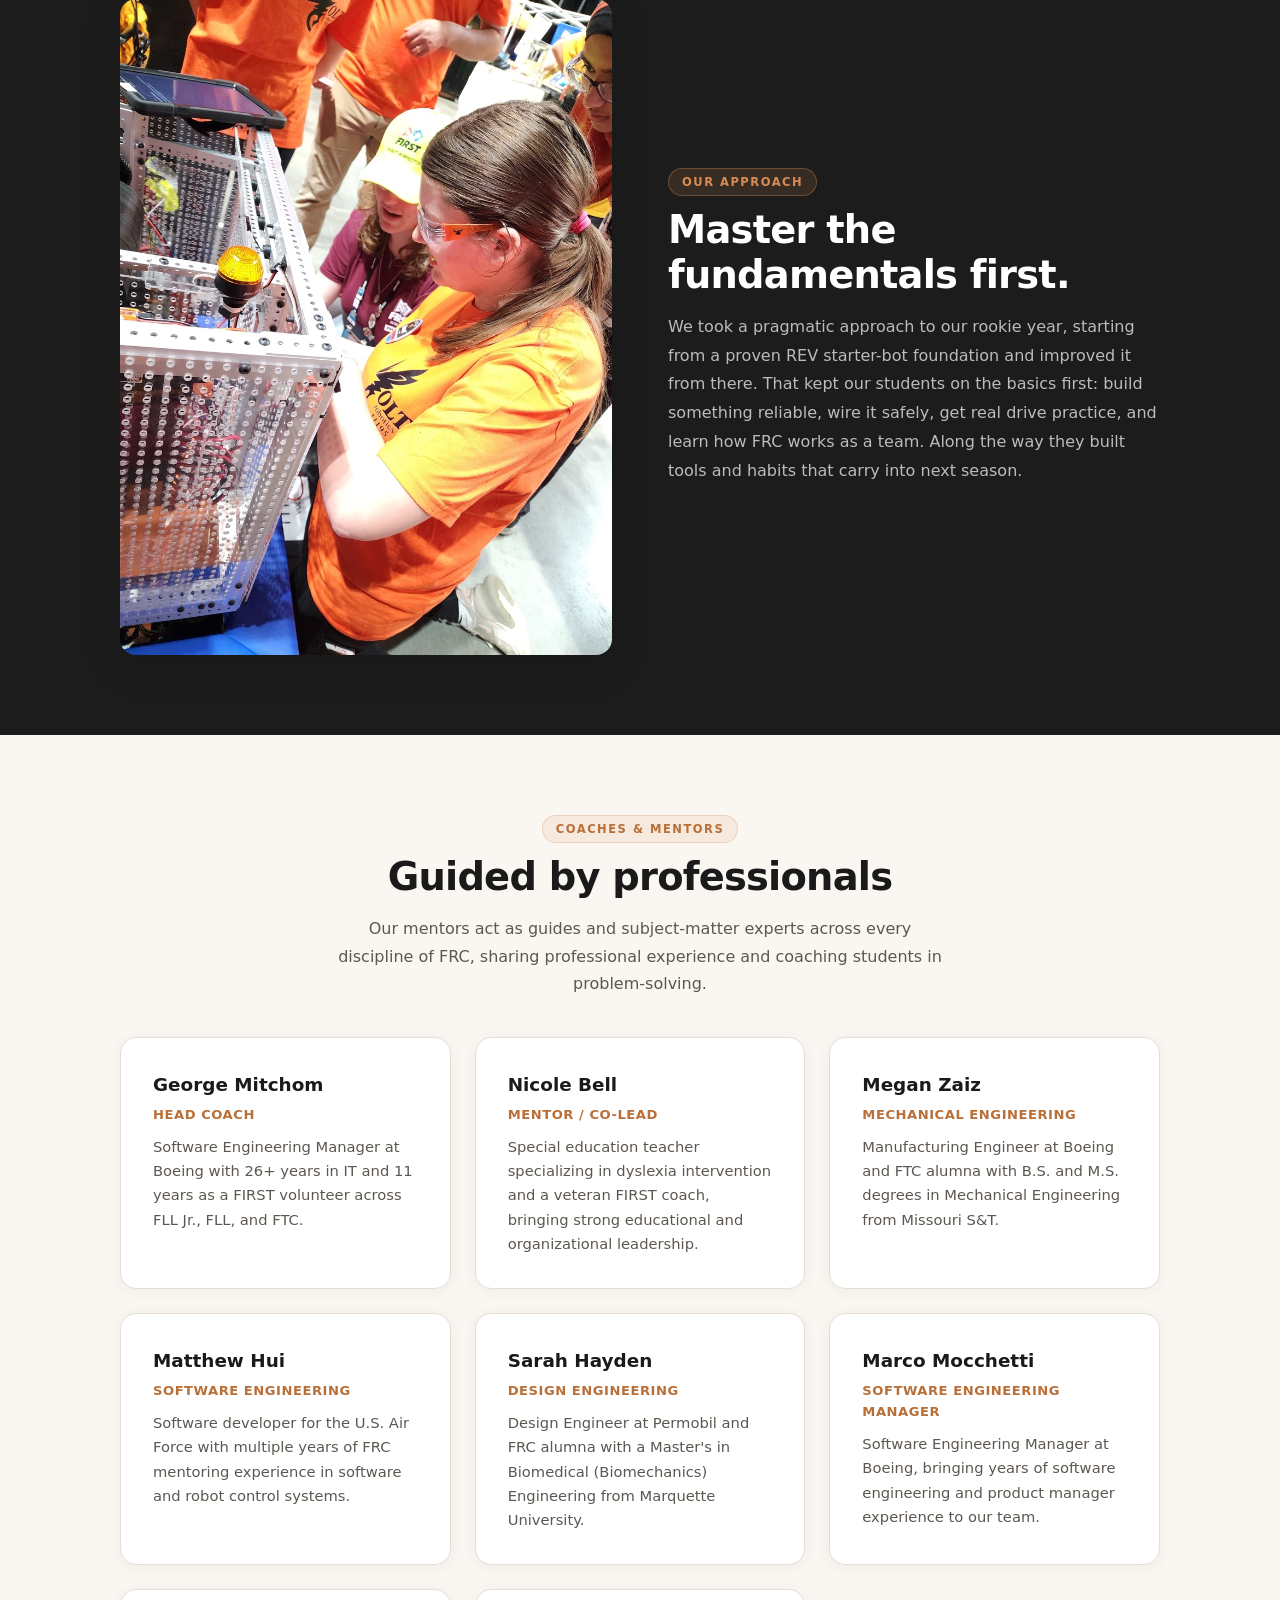
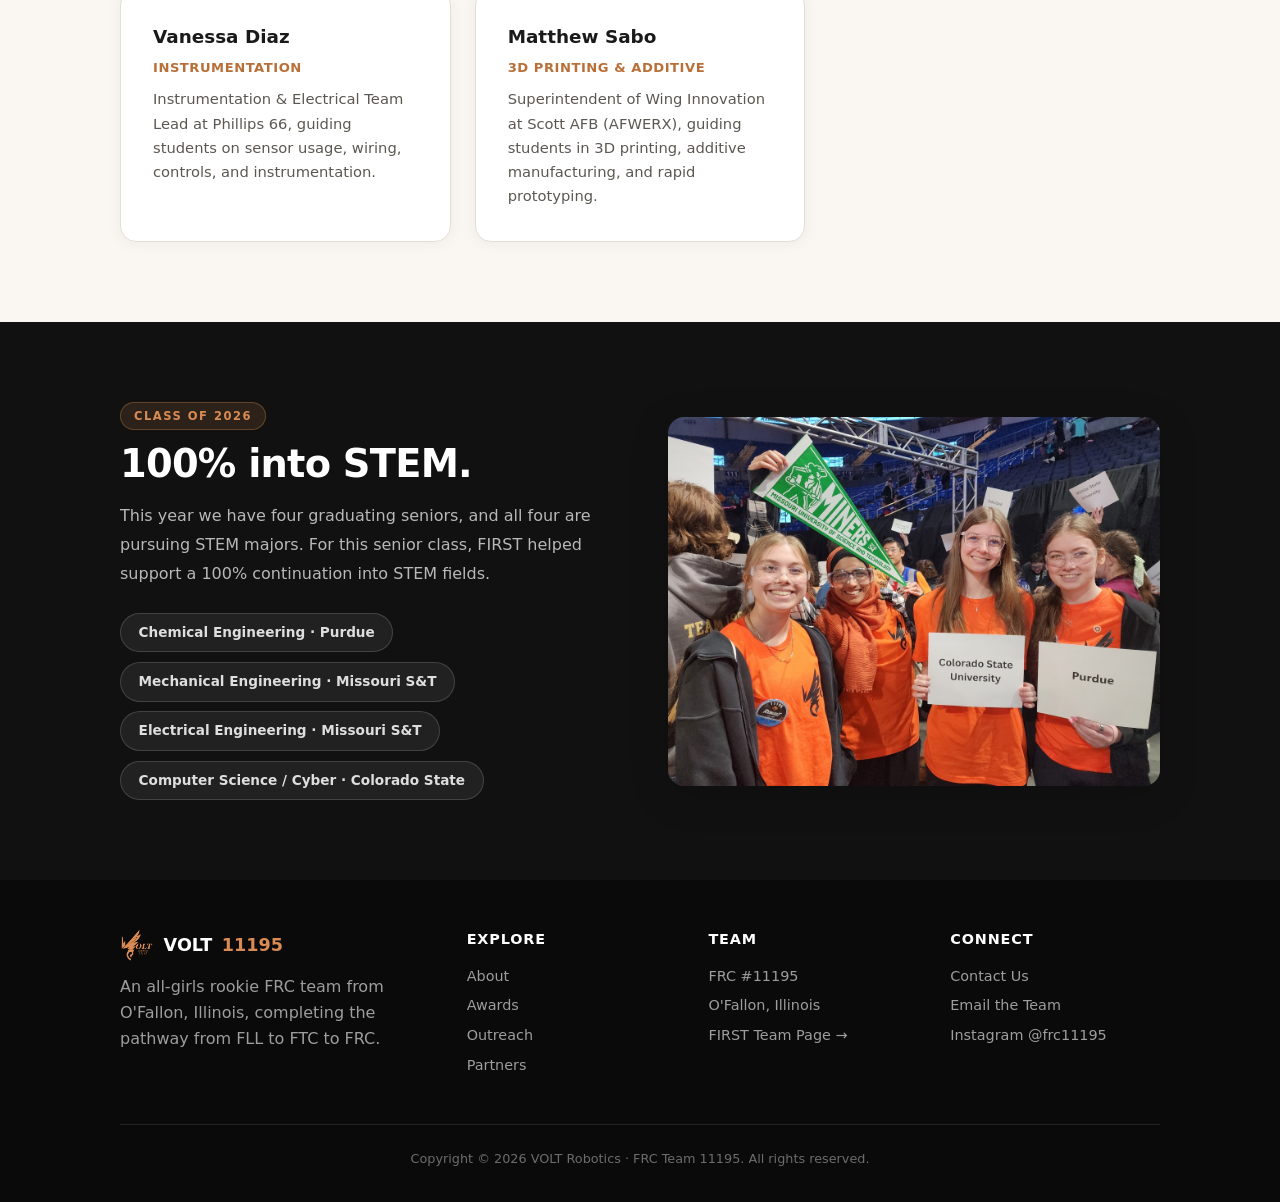
==== commit ccc9eda6: "Manual updates to site verbiage" ====
--- a/about.html
+++ b/about.html
@@ -32,9 +32,9 @@
   <div class="container split fade-in">
     <div>
       <span class="section-tag">Built for the Moment</span>
-      <h2 class="section-title">Robotics they can actually do.</h2>
+      <h2 class="section-title">More Than Robots</h2>
       <p style="color:var(--text-faded); line-height:1.8; margin-bottom:1rem;">Robotics sounds intimidating until a girl sees someone who looks like her actually doing it. Not watching a robot, but building one and explaining how it works. That changes things fast. VOLT was built for that moment, and for what comes after it.</p>
-      <p style="color:var(--text-faded); line-height:1.8;">Our rookie FRC team grew from two all-girls FTC programs, Polytechnic Puzzle Pieces #16751 and Gear Girls #23469. This season, 15 students carried that work forward onto our official FRC roster, drawn from a combined program of 25 students representing seven schools across the O'Fallon area.</p>
+      <p style="color:var(--text-faded); line-height:1.8;">Our rookie FRC team grew from two all-girls FTC programs, Polytechnic Puzzle Pieces #16751 and Gear Girls #23469. This season, students carried that work forward onto our FRC season, drawing from students representing seven schools across the area.</p>
     </div>
     <div><img src="images/team-field.jpg" alt="VOLT team on the competition field" loading="lazy"></div>
   </div>
@@ -53,7 +53,7 @@
       <div class="feature-dark"><div class="icon">📋</div><h3>Business</h3><p>Outreach &amp; Community Engagement, Documentation, Scouting &amp; Research, Safety, Media &amp; Marketing, Finance, and Project Management.</p></div>
       <div class="feature-dark"><div class="icon">🏆</div><h3>Captains</h3><p>Robot and Business each have a student captain, and so does every subteam. A student can join several teams but captain only one.</p></div>
     </div>
-    <p style="text-align:center; color:rgba(255,255,255,0.6); margin-top:2rem; font-size:0.9rem;">Daily operations run on Pumble, Google Docs, Canva, the BAND app, and Onshape for CAD.</p>
+    
   </div>
 </section>
 
@@ -64,7 +64,7 @@
     <div>
       <span class="section-tag">Our Approach</span>
       <h2 class="section-title" style="color:white;">Master the fundamentals first.</h2>
-      <p style="color:rgba(255,255,255,0.7); line-height:1.8;">Rather than building beyond our experience too quickly, we started from a proven starter-bot foundation and improved it from there. That kept our students on the basics first: build something reliable, wire it safely, get real drive practice, and learn how FRC works as a team. Along the way they built tools and habits that carry into next season.</p>
+      <p style="color:rgba(255,255,255,0.7); line-height:1.8;">We took a pragmatic approach to our rookie year, starting from a proven REV starter-bot foundation and improved it from there. That kept our students on the basics first: build something reliable, wire it safely, get real drive practice, and learn how FRC works as a team. Along the way they built tools and habits that carry into next season.</p>
     </div>
   </div>
 </section>
@@ -83,7 +83,7 @@
       <div class="card"><div class="card-name">Megan Zaiz</div><div class="card-role">Mechanical Engineering</div><p class="card-bio">Manufacturing Engineer at Boeing and FTC alumna with B.S. and M.S. degrees in Mechanical Engineering from Missouri S&amp;T.</p></div>
       <div class="card"><div class="card-name">Matthew Hui</div><div class="card-role">Software Engineering</div><p class="card-bio">Software developer for the U.S. Air Force with multiple years of FRC mentoring experience in software and robot control systems.</p></div>
       <div class="card"><div class="card-name">Sarah Hayden</div><div class="card-role">Design Engineering</div><p class="card-bio">Design Engineer at Permobil and FRC alumna with a Master's in Biomedical (Biomechanics) Engineering from Marquette University.</p></div>
-      <div class="card"><div class="card-name">Ethan Fisher</div><div class="card-role">Mechanical Engineering</div><p class="card-bio">Mechanical Engineer at Ehrhardt Automation Systems, bridging industry partnership with hands-on mentorship in mechanical systems.</p></div>
+      <div class="card"><div class="card-name">Marco Mocchetti</div><div class="card-role">Software Engineering Manager</div><p class="card-bio">Software Engineering Manager at Boeing, bringing years of software engineering and product manager experience to our team.</p></div>
       <div class="card"><div class="card-name">Vanessa Diaz</div><div class="card-role">Instrumentation</div><p class="card-bio">Instrumentation &amp; Electrical Team Lead at Phillips 66, guiding students on sensor usage, wiring, controls, and instrumentation.</p></div>
       <div class="card"><div class="card-name">Matthew Sabo</div><div class="card-role">3D Printing &amp; Additive</div><p class="card-bio">Superintendent of Wing Innovation at Scott AFB (AFWERX), guiding students in 3D printing, additive manufacturing, and rapid prototyping.</p></div>
     </div>
